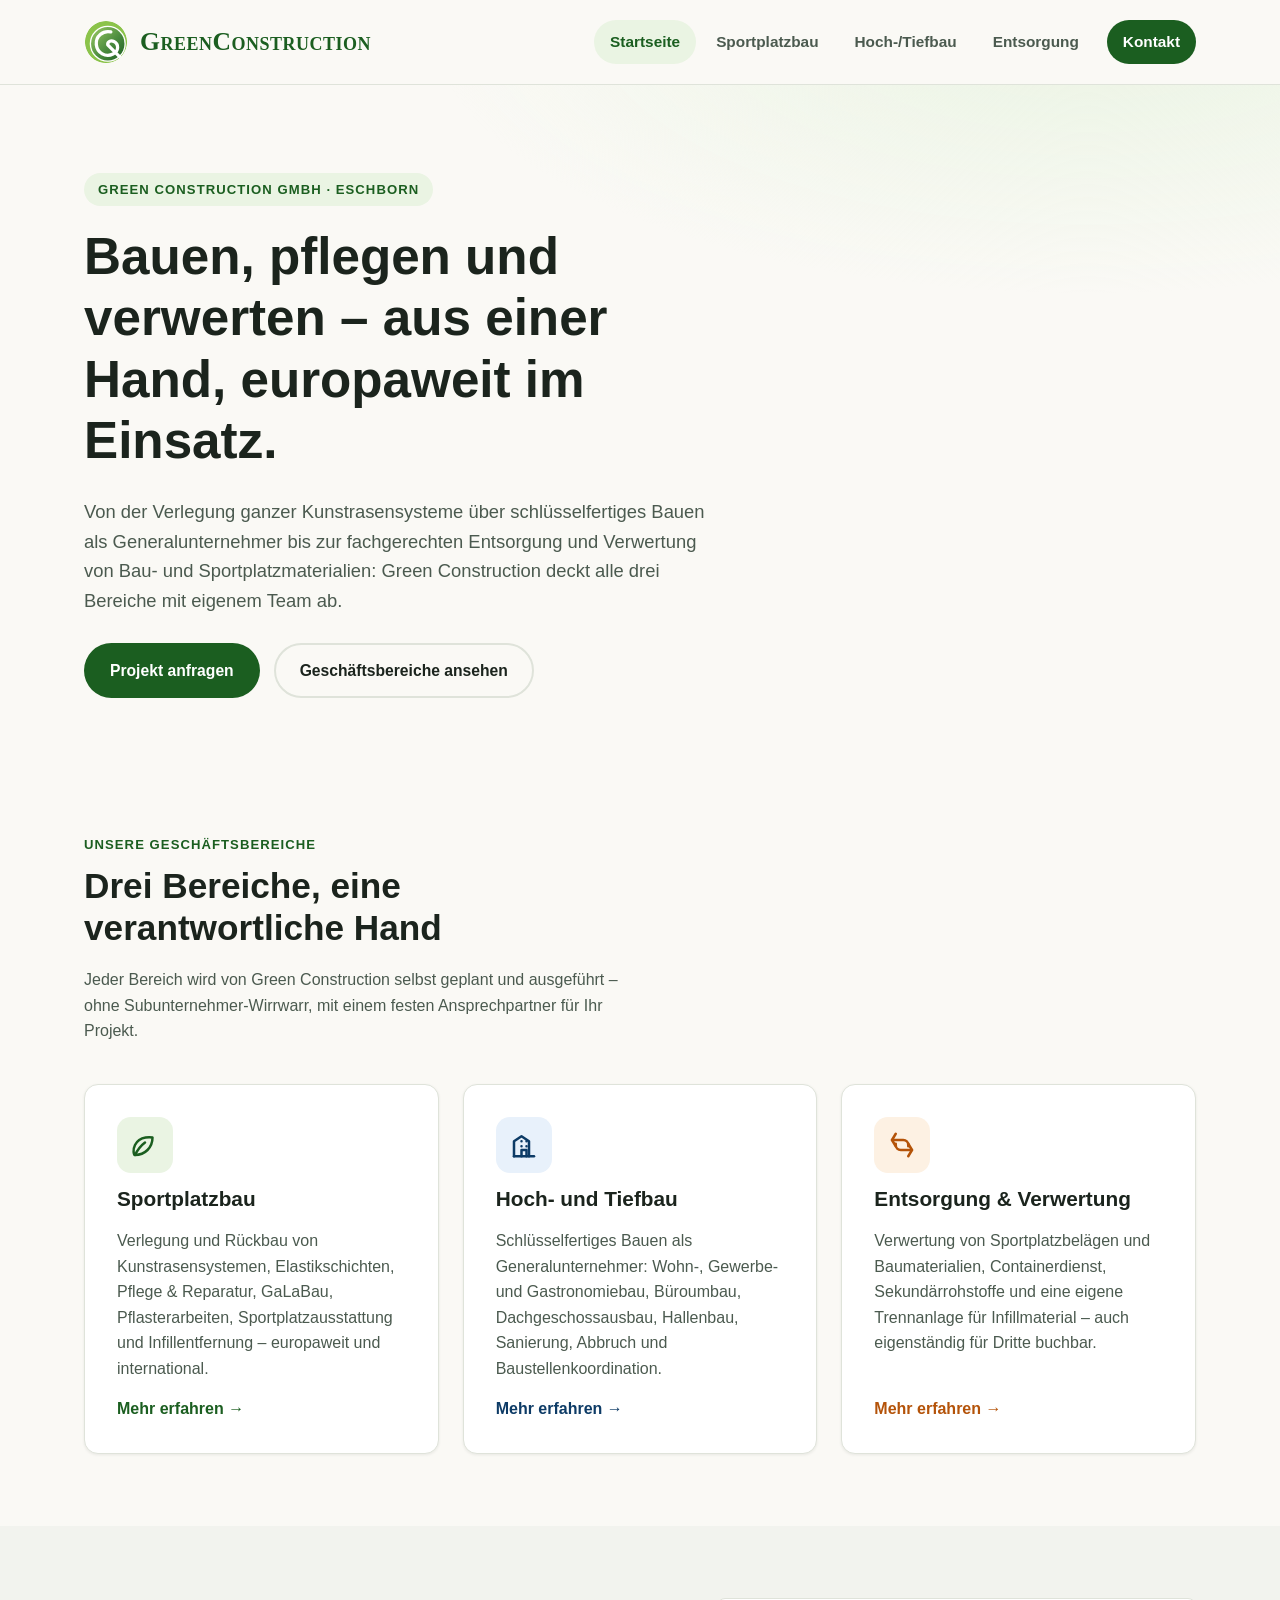
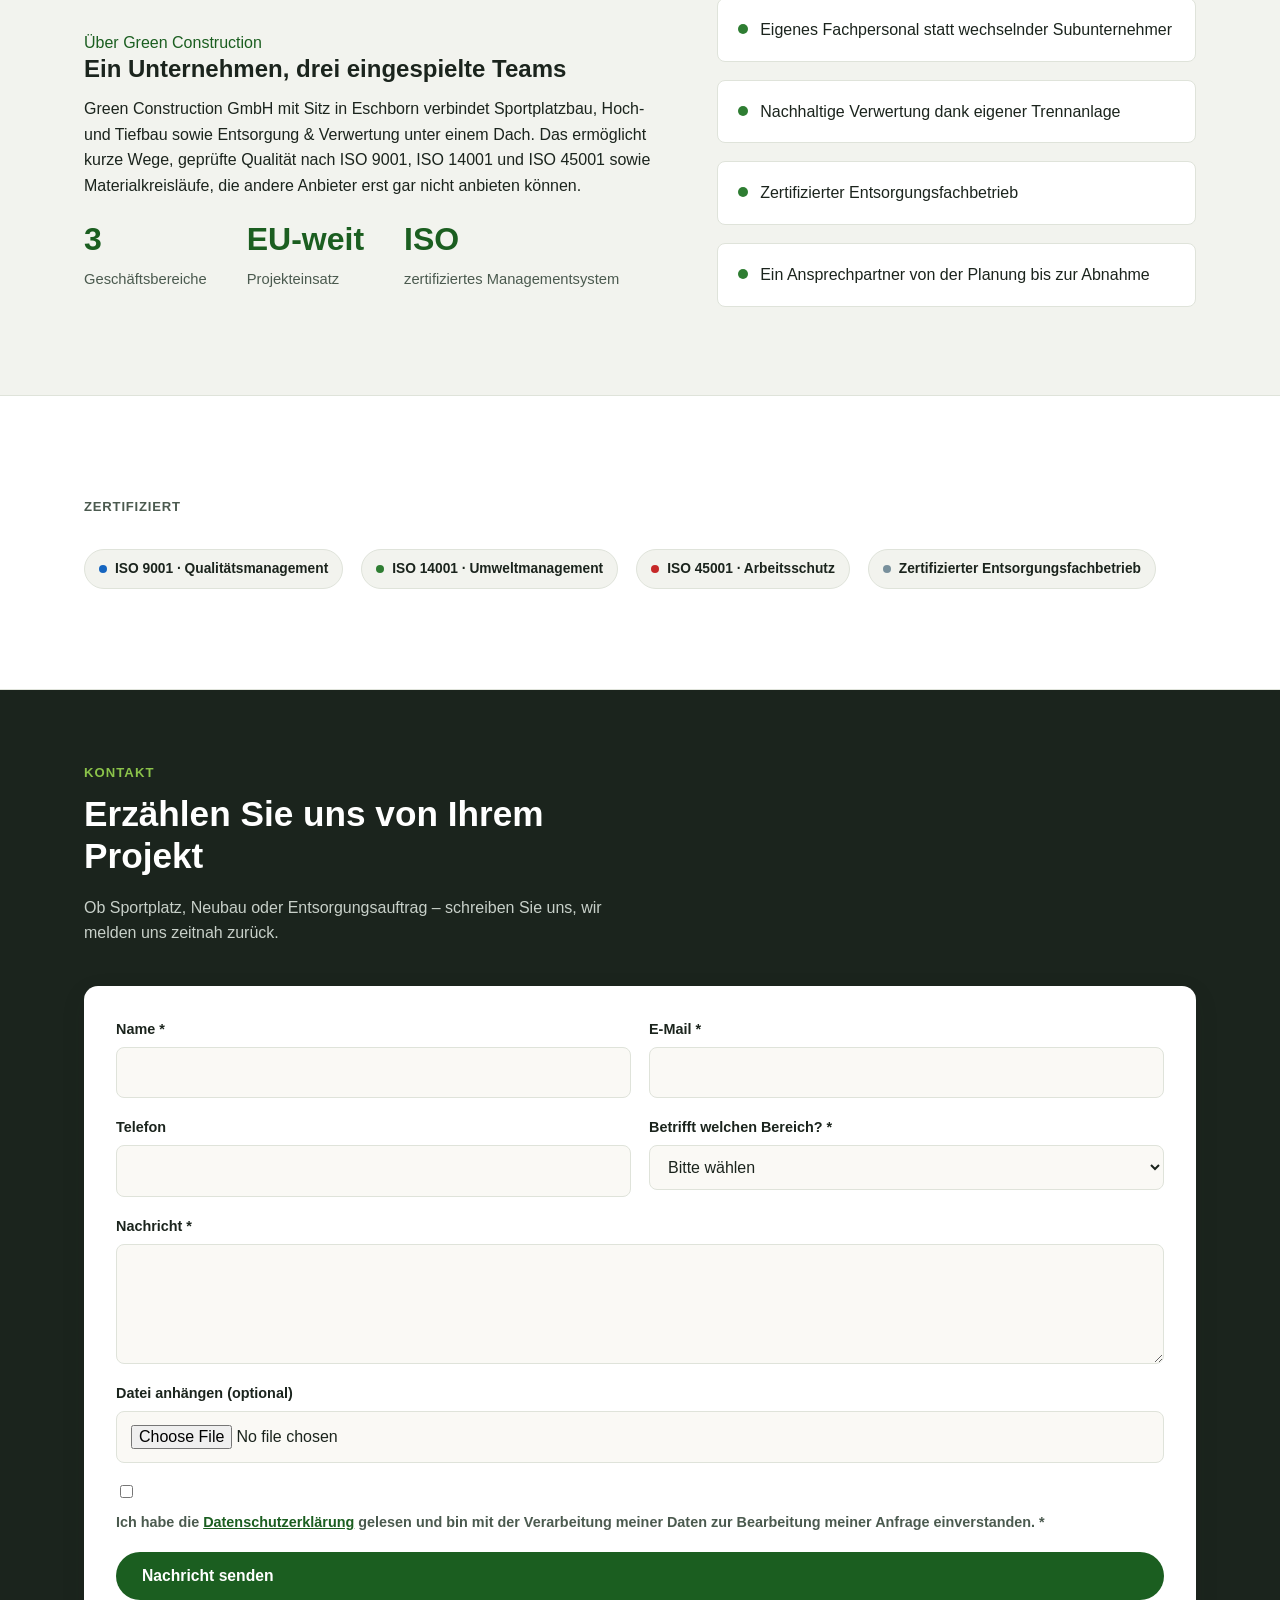
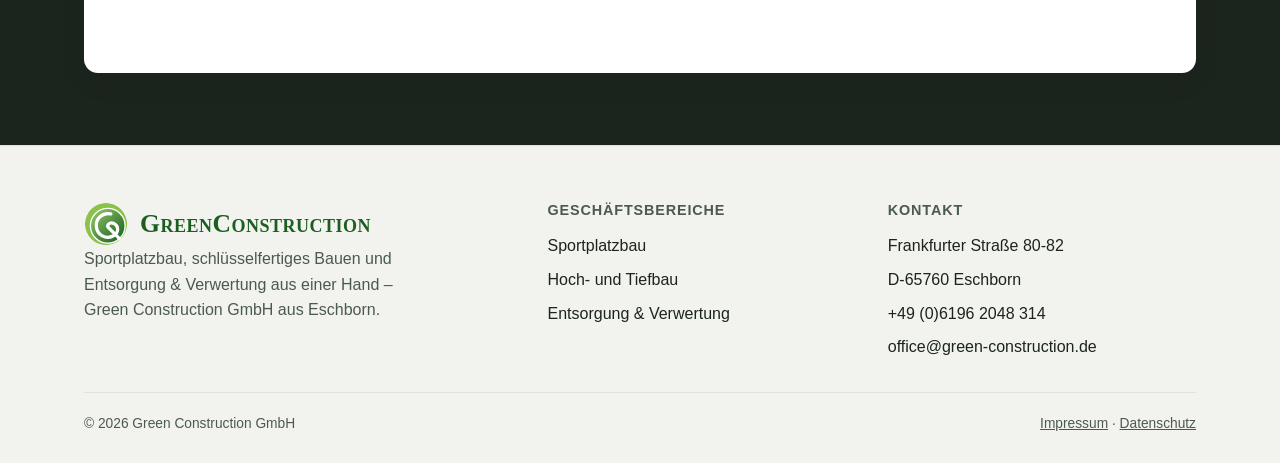
==== index.html @ 73456ce5 "Initial commit: Green Construction website (Sportplatzbau, Hoch-/Tiefbau, Entsorgung & Verwertung) S" ====
<!DOCTYPE html>
<html lang="de">
<head>
<meta charset="UTF-8">
<meta name="viewport" content="width=device-width, initial-scale=1.0">
<title>Green Construction GmbH – Sportplatzbau, Hoch-/Tiefbau, Entsorgung &amp; Verwertung</title>
<meta name="description" content="Green Construction GmbH aus Eschborn: Sportplatzbau, schlüsselfertiges Bauen als Generalunternehmer sowie Entsorgung &amp; Verwertung – europaweit aus einer Hand.">
<link rel="icon" type="image/svg+xml" href="images/logo-icon.svg">
<link rel="stylesheet" href="css/style.css">
</head>
<body>

<header class="site-header">
  <div class="container">
    <a href="index.html" class="brand">
      <img src="images/logo-icon.svg" alt="">
      <span class="brand-word">GreenConstruction</span>
    </a>
    <button class="nav-toggle" aria-label="Menü öffnen" aria-expanded="false"><span></span></button>
    <nav class="main-nav">
      <a href="index.html" class="is-active">Startseite</a>
      <a href="sportplatzbau.html">Sportplatzbau</a>
      <a href="hoch-tiefbau.html">Hoch-/Tiefbau</a>
      <a href="entsorgung.html">Entsorgung</a>
      <a href="#kontakt" class="nav-cta">Kontakt</a>
    </nav>
  </div>
</header>

<main>

  <section class="hero">
    <div class="container">
      <span class="eyebrow">Green Construction GmbH · Eschborn</span>
      <h1>Bauen, pflegen und verwerten – aus einer Hand, europaweit im Einsatz.</h1>
      <p class="lead">Von der Verlegung ganzer Kunstrasensysteme über schlüsselfertiges Bauen als Generalunternehmer bis zur fachgerechten Entsorgung und Verwertung von Bau- und Sportplatzmaterialien: Green Construction deckt alle drei Bereiche mit eigenem Team ab.</p>
      <div class="hero-actions">
        <a href="#kontakt" class="btn btn-primary">Projekt anfragen</a>
        <a href="#bereiche" class="btn btn-secondary">Geschäftsbereiche ansehen</a>
      </div>
    </div>
  </section>

  <section id="bereiche">
    <div class="container">
      <div class="section-head">
        <span class="eyebrow">Unsere Geschäftsbereiche</span>
        <h2>Drei Bereiche, eine verantwortliche Hand</h2>
        <p>Jeder Bereich wird von Green Construction selbst geplant und ausgeführt – ohne Subunternehmer-Wirrwarr, mit einem festen Ansprechpartner für Ihr Projekt.</p>
      </div>
      <div class="tiles">
        <a href="sportplatzbau.html" class="tile sportplatzbau">
          <div class="tile-icon">
            <svg viewBox="0 0 24 24" fill="none" stroke="currentColor" stroke-width="2" stroke-linecap="round" stroke-linejoin="round"><path d="M4 20c8 0 14-6 14-14 0 0-10-2-14 6-2 4-1 8 0 8Z"/><path d="M4 20c2-4 4-7 8-10"/></svg>
          </div>
          <h3>Sportplatzbau</h3>
          <p>Verlegung und Rückbau von Kunstrasensystemen, Elastikschichten, Pflege &amp; Reparatur, GaLaBau, Pflasterarbeiten, Sportplatzausstattung und Infillentfernung – europaweit und international.</p>
          <span class="tile-link">Mehr erfahren →</span>
        </a>
        <a href="hoch-tiefbau.html" class="tile hoch-tiefbau">
          <div class="tile-icon">
            <svg viewBox="0 0 24 24" fill="none" stroke="currentColor" stroke-width="2" stroke-linecap="round" stroke-linejoin="round"><path d="M4 21V9l6-4 6 4v12"/><path d="M4 21h16"/><path d="M10 21v-5h4v5"/><path d="M10 13h.01M14 13h.01M10 9h.01M14 9h.01"/></svg>
          </div>
          <h3>Hoch- und Tiefbau</h3>
          <p>Schlüsselfertiges Bauen als Generalunternehmer: Wohn-, Gewerbe- und Gastronomiebau, Büroumbau, Dachgeschossausbau, Hallenbau, Sanierung, Abbruch und Baustellenkoordination.</p>
          <span class="tile-link">Mehr erfahren →</span>
        </a>
        <a href="entsorgung.html" class="tile entsorgung">
          <div class="tile-icon">
            <svg viewBox="0 0 24 24" fill="none" stroke="currentColor" stroke-width="2" stroke-linecap="round" stroke-linejoin="round"><path d="M7 3 4 8l3 5"/><path d="M4 8h9a4 4 0 0 1 4 4v1"/><path d="m17 21 3-5-3-5"/><path d="M20 16h-9a4 4 0 0 1-4-4v-1"/></svg>
          </div>
          <h3>Entsorgung &amp; Verwertung</h3>
          <p>Verwertung von Sportplatzbelägen und Baumaterialien, Containerdienst, Sekundärrohstoffe und eine eigene Trennanlage für Infillmaterial – auch eigenständig für Dritte buchbar.</p>
          <span class="tile-link">Mehr erfahren →</span>
        </a>
      </div>
    </div>
  </section>

  <section class="section-alt">
    <div class="container grid-2">
      <div>
        <span class="eyebrow" style="color:var(--green-dark)">Über Green Construction</span>
        <h2>Ein Unternehmen, drei eingespielte Teams</h2>
        <p>Green Construction GmbH mit Sitz in Eschborn verbindet Sportplatzbau, Hoch- und Tiefbau sowie Entsorgung &amp; Verwertung unter einem Dach. Das ermöglicht kurze Wege, geprüfte Qualität nach ISO 9001, ISO 14001 und ISO 45001 sowie Materialkreisläufe, die andere Anbieter erst gar nicht anbieten können.</p>
        <div class="stat-row">
          <div class="stat"><b>3</b><span>Geschäftsbereiche</span></div>
          <div class="stat"><b>EU-weit</b><span>Projekteinsatz</span></div>
          <div class="stat"><b>ISO</b><span>zertifiziertes Managementsystem</span></div>
        </div>
      </div>
      <div>
        <ul class="service-list" style="grid-template-columns:1fr;">
          <li>Eigenes Fachpersonal statt wechselnder Subunternehmer</li>
          <li>Nachhaltige Verwertung dank eigener Trennanlage</li>
          <li>Zertifizierter Entsorgungsfachbetrieb</li>
          <li>Ein Ansprechpartner von der Planung bis zur Abnahme</li>
        </ul>
      </div>
    </div>
  </section>

  <section class="cert-strip">
    <div class="container">
      <span class="cert-label">Zertifiziert</span>
      <div class="cert-badges">
        <span class="cert-badge iso9001"><span class="dot"></span>ISO 9001 · Qualitätsmanagement</span>
        <span class="cert-badge iso14001"><span class="dot"></span>ISO 14001 · Umweltmanagement</span>
        <span class="cert-badge iso45001"><span class="dot"></span>ISO 45001 · Arbeitsschutz</span>
        <span class="cert-badge entsorgung"><span class="dot"></span>Zertifizierter Entsorgungsfachbetrieb</span>
      </div>
    </div>
  </section>

  <section class="contact-section" id="kontakt">
    <div class="container">
      <div class="section-head">
        <span class="eyebrow">Kontakt</span>
        <h2>Erzählen Sie uns von Ihrem Projekt</h2>
        <p>Ob Sportplatz, Neubau oder Entsorgungsauftrag – schreiben Sie uns, wir melden uns zeitnah zurück.</p>
      </div>
      <form class="contact-form" novalidate>
        <div class="form-field">
          <label for="name">Name *</label>
          <input type="text" id="name" name="name" required autocomplete="name">
        </div>
        <div class="form-field">
          <label for="email">E-Mail *</label>
          <input type="email" id="email" name="email" required autocomplete="email">
        </div>
        <div class="form-field">
          <label for="telefon">Telefon</label>
          <input type="tel" id="telefon" name="telefon" autocomplete="tel">
        </div>
        <div class="form-field">
          <label for="bereich">Betrifft welchen Bereich? *</label>
          <select id="bereich" name="bereich" required>
            <option value="">Bitte wählen</option>
            <option value="Sportplatzbau">Sportplatzbau</option>
            <option value="Hoch- und Tiefbau">Hoch- und Tiefbau</option>
            <option value="Entsorgung & Verwertung">Entsorgung &amp; Verwertung</option>
            <option value="Sonstiges">Sonstiges</option>
          </select>
        </div>
        <div class="form-field full">
          <label for="nachricht">Nachricht *</label>
          <textarea id="nachricht" name="nachricht" required></textarea>
        </div>
        <div class="form-field full">
          <label for="anhang">Datei anhängen (optional)</label>
          <input type="file" id="anhang" name="anhang">
        </div>
        <div class="form-field full form-consent">
          <input type="checkbox" id="einwilligung" name="einwilligung" required>
          <label for="einwilligung">Ich habe die <a href="datenschutz.html">Datenschutzerklärung</a> gelesen und bin mit der Verarbeitung meiner Daten zur Bearbeitung meiner Anfrage einverstanden. *</label>
        </div>
        <div class="form-field full">
          <button type="submit" class="btn btn-primary">Nachricht senden</button>
          <p class="form-status" role="status" aria-live="polite"></p>
        </div>
      </form>
    </div>
  </section>

</main>

<footer class="site-footer">
  <div class="container">
    <div class="footer-grid">
      <div class="footer-brand">
        <a href="index.html" class="brand">
          <img src="images/logo-icon.svg" alt="">
          <span class="brand-word">GreenConstruction</span>
        </a>
        <p>Sportplatzbau, schlüsselfertiges Bauen und Entsorgung &amp; Verwertung aus einer Hand – Green Construction GmbH aus Eschborn.</p>
      </div>
      <div>
        <h4>Geschäftsbereiche</h4>
        <ul>
          <li><a href="sportplatzbau.html">Sportplatzbau</a></li>
          <li><a href="hoch-tiefbau.html">Hoch- und Tiefbau</a></li>
          <li><a href="entsorgung.html">Entsorgung &amp; Verwertung</a></li>
        </ul>
      </div>
      <div>
        <h4>Kontakt</h4>
        <ul>
          <li>Frankfurter Straße 80-82</li>
          <li>D-65760 Eschborn</li>
          <li><a href="tel:+4961962048314">+49 (0)6196 2048 314</a></li>
          <li><a href="mailto:office@green-construction.de">office@green-construction.de</a></li>
        </ul>
      </div>
    </div>
    <div class="footer-bottom">
      <span>© 2026 Green Construction GmbH</span>
      <span><a href="impressum.html">Impressum</a> · <a href="datenschutz.html">Datenschutz</a></span>
    </div>
  </div>
</footer>

<script src="js/nav.js"></script>
<script src="js/form.js"></script>
</body>
</html>
---- css/style.css ----
/* ==========================================================================
   Green Construction GmbH — Design System
   Reines CSS, keine Frameworks. Akzentfarbe wird je Bereich per body-Klasse
   gesetzt (siehe Custom Properties unten).
   ========================================================================== */

:root {
  /* Neutrals */
  --ink: #1b241d;
  --ink-soft: #4b5a4f;
  --bg: #faf9f5;
  --surface: #ffffff;
  --surface-alt: #f2f3ee;
  --border: #dfe3da;

  /* Brand green (Startseite, Logo, Sportplatzbau) */
  --green-dark: #1b5e20;
  --green: #2e7d32;
  --green-mid: #4c8c3f;
  --green-light: #8bc34a;
  --green-tint: #eaf4e3;

  /* Hoch- und Tiefbau */
  --blue-dark: #0d3b66;
  --blue: #1565c0;
  --blue-light: #64b5f6;
  --blue-tint: #e8f1fb;

  /* Entsorgung & Verwertung */
  --orange-dark: #b45309;
  --orange: #e2650f;
  --orange-light: #ffb74d;
  --orange-tint: #fdf1e3;

  /* Active accent (default = brand green) */
  --accent-dark: var(--green-dark);
  --accent: var(--green);
  --accent-light: var(--green-light);
  --accent-tint: var(--green-tint);

  --font-sans: -apple-system, "Segoe UI", Roboto, Helvetica, Arial, sans-serif;
  --font-serif: Georgia, "Iowan Old Style", "Palatino Linotype", serif;

  --radius: 14px;
  --radius-sm: 8px;
  --shadow-sm: 0 1px 3px rgba(27, 36, 29, 0.08);
  --shadow-md: 0 8px 24px rgba(27, 36, 29, 0.10);
  --container: 1160px;
}

body.hoch-tiefbau {
  --accent-dark: var(--blue-dark);
  --accent: var(--blue);
  --accent-light: var(--blue-light);
  --accent-tint: var(--blue-tint);
}

body.entsorgung {
  --accent-dark: var(--orange-dark);
  --accent: var(--orange);
  --accent-light: var(--orange-light);
  --accent-tint: var(--orange-tint);
}

/* ---------------------------------------------------------------------- */
/* Reset / Base                                                            */
/* ---------------------------------------------------------------------- */

*, *::before, *::after { box-sizing: border-box; }
html { scroll-behavior: smooth; }
body {
  margin: 0;
  font-family: var(--font-sans);
  color: var(--ink);
  background: var(--bg);
  line-height: 1.6;
  -webkit-font-smoothing: antialiased;
}
img { max-width: 100%; display: block; }
a { color: var(--accent-dark); }
h1, h2, h3, h4 { line-height: 1.2; margin: 0 0 0.5em; font-weight: 700; }
p { margin: 0 0 1em; }
ul { margin: 0 0 1em; padding-left: 1.25em; }
.container {
  max-width: var(--container);
  margin: 0 auto;
  padding: 0 24px;
}
section { padding: 72px 0; }
.visually-hidden {
  position: absolute; width: 1px; height: 1px; overflow: hidden;
  clip: rect(0 0 0 0); white-space: nowrap;
}

/* ---------------------------------------------------------------------- */
/* Header / Navigation                                                     */
/* ---------------------------------------------------------------------- */

.site-header {
  position: sticky;
  top: 0;
  z-index: 50;
  background: rgba(250, 249, 245, 0.92);
  backdrop-filter: blur(8px);
  border-bottom: 1px solid var(--border);
}
.site-header .container {
  display: flex;
  align-items: center;
  justify-content: space-between;
  height: 84px;
}
.brand {
  display: flex;
  align-items: center;
  gap: 12px;
  text-decoration: none;
  color: var(--green-dark);
}
.brand img { width: 44px; height: 44px; }
.brand-word {
  font-family: var(--font-serif);
  font-variant: small-caps;
  font-size: 1.6rem;
  letter-spacing: 0.02em;
  font-weight: 700;
  color: var(--green-dark);
}
.main-nav { display: flex; align-items: center; gap: 4px; }
.main-nav a {
  display: inline-block;
  padding: 10px 16px;
  border-radius: 999px;
  text-decoration: none;
  color: var(--ink-soft);
  font-weight: 600;
  font-size: 0.96rem;
  transition: background 0.15s ease, color 0.15s ease;
}
.main-nav a:hover { background: var(--surface-alt); color: var(--ink); }
.main-nav a.is-active { color: var(--accent-dark); background: var(--accent-tint); }
.main-nav a.nav-cta {
  background: var(--green-dark);
  color: #fff;
  margin-left: 8px;
}
.main-nav a.nav-cta:hover { background: var(--green); }

.nav-toggle {
  display: none;
  width: 44px; height: 44px;
  border-radius: var(--radius-sm);
  border: 1px solid var(--border);
  background: var(--surface);
  align-items: center;
  justify-content: center;
  cursor: pointer;
}
.nav-toggle span, .nav-toggle span::before, .nav-toggle span::after {
  content: "";
  display: block;
  width: 20px; height: 2px;
  background: var(--ink);
  position: relative;
  transition: transform 0.2s ease;
}
.nav-toggle span::before { position: absolute; top: -6px; }
.nav-toggle span::after { position: absolute; top: 6px; }

/* ---------------------------------------------------------------------- */
/* Hero                                                                    */
/* ---------------------------------------------------------------------- */

.hero {
  padding: 88px 0 64px;
  background:
    radial-gradient(1100px 460px at 85% -10%, var(--accent-tint), transparent 60%),
    var(--bg);
}
.hero .eyebrow {
  display: inline-block;
  font-weight: 700;
  font-size: 0.82rem;
  letter-spacing: 0.08em;
  text-transform: uppercase;
  color: var(--accent-dark);
  background: var(--accent-tint);
  padding: 6px 14px;
  border-radius: 999px;
  margin-bottom: 20px;
}
.hero h1 {
  font-size: clamp(2.1rem, 4vw, 3.2rem);
  max-width: 20ch;
  color: var(--ink);
}
.hero p.lead {
  font-size: 1.15rem;
  color: var(--ink-soft);
  max-width: 62ch;
  margin-bottom: 28px;
}
.hero-actions { display: flex; gap: 14px; flex-wrap: wrap; }

/* ---------------------------------------------------------------------- */
/* Buttons                                                                 */
/* ---------------------------------------------------------------------- */

.btn {
  display: inline-flex;
  align-items: center;
  gap: 8px;
  padding: 13px 24px;
  border-radius: 999px;
  font-weight: 700;
  font-size: 0.98rem;
  text-decoration: none;
  border: 2px solid transparent;
  cursor: pointer;
  transition: transform 0.12s ease, background 0.15s ease, box-shadow 0.15s ease;
}
.btn:hover { transform: translateY(-1px); }
.btn-primary { background: var(--accent-dark); color: #fff; }
.btn-primary:hover { background: var(--accent); box-shadow: var(--shadow-md); }
.btn-secondary { background: transparent; border-color: var(--border); color: var(--ink); }
.btn-secondary:hover { border-color: var(--accent-dark); color: var(--accent-dark); }

/* ---------------------------------------------------------------------- */
/* Area tiles (Startseite)                                                 */
/* ---------------------------------------------------------------------- */

.tiles {
  display: grid;
  grid-template-columns: repeat(3, 1fr);
  gap: 24px;
}
.tile {
  background: var(--surface);
  border: 1px solid var(--border);
  border-radius: var(--radius);
  padding: 32px;
  text-decoration: none;
  color: var(--ink);
  display: flex;
  flex-direction: column;
  gap: 14px;
  box-shadow: var(--shadow-sm);
  transition: transform 0.15s ease, box-shadow 0.15s ease, border-color 0.15s ease;
}
.tile:hover { transform: translateY(-4px); box-shadow: var(--shadow-md); border-color: var(--tile-accent, var(--green)); }
.tile-icon {
  width: 56px; height: 56px;
  border-radius: 14px;
  display: flex; align-items: center; justify-content: center;
  background: var(--tile-tint, var(--green-tint));
  color: var(--tile-accent, var(--green-dark));
}
.tile-icon svg { width: 30px; height: 30px; }
.tile h3 { font-size: 1.3rem; margin-bottom: 2px; }
.tile p { color: var(--ink-soft); margin-bottom: 0; flex-grow: 1; }
.tile .tile-link { font-weight: 700; color: var(--tile-accent, var(--green-dark)); }
.tile.sportplatzbau { --tile-accent: var(--green-dark); --tile-tint: var(--green-tint); }
.tile.hoch-tiefbau { --tile-accent: var(--blue-dark); --tile-tint: var(--blue-tint); }
.tile.entsorgung { --tile-accent: var(--orange-dark); --tile-tint: var(--orange-tint); }

/* ---------------------------------------------------------------------- */
/* Generic sections                                                        */
/* ---------------------------------------------------------------------- */

.section-alt { background: var(--surface-alt); }
.section-head { max-width: 62ch; margin-bottom: 40px; }
.section-head .eyebrow {
  font-weight: 700; font-size: 0.82rem; letter-spacing: 0.08em;
  text-transform: uppercase; color: var(--accent-dark); margin-bottom: 10px; display: block;
}
.section-head h2 { font-size: clamp(1.6rem, 3vw, 2.2rem); }
.section-head p { color: var(--ink-soft); }

.grid-2 { display: grid; grid-template-columns: 1.1fr 0.9fr; gap: 48px; align-items: center; }

.service-list { display: grid; grid-template-columns: repeat(2, 1fr); gap: 18px; list-style: none; padding: 0; }
.service-list li {
  background: var(--surface);
  border: 1px solid var(--border);
  border-radius: var(--radius-sm);
  padding: 18px 20px;
  display: flex;
  gap: 12px;
  align-items: flex-start;
}
.service-list li::before {
  content: "";
  flex-shrink: 0;
  width: 10px; height: 10px;
  margin-top: 7px;
  border-radius: 50%;
  background: var(--accent);
}

.stat-row { display: flex; gap: 40px; flex-wrap: wrap; margin-top: 8px; }
.stat b { display: block; font-size: 2rem; color: var(--accent-dark); }
.stat span { color: var(--ink-soft); font-size: 0.92rem; }

/* Certification strip */
.cert-strip {
  border-top: 1px solid var(--border);
  border-bottom: 1px solid var(--border);
  background: var(--surface);
}
.cert-strip .container {
  display: flex;
  align-items: center;
  gap: 32px;
  flex-wrap: wrap;
  padding: 28px 24px;
}
.cert-strip .cert-label {
  font-weight: 700;
  font-size: 0.82rem;
  letter-spacing: 0.06em;
  text-transform: uppercase;
  color: var(--ink-soft);
  white-space: nowrap;
}
.cert-badges { display: flex; gap: 18px; flex-wrap: wrap; align-items: center; }
.cert-badge {
  display: flex;
  align-items: center;
  gap: 8px;
  padding: 8px 14px;
  border: 1px solid var(--border);
  border-radius: 999px;
  font-size: 0.86rem;
  font-weight: 700;
  color: var(--ink);
  background: var(--surface-alt);
}
.cert-badge .dot { width: 8px; height: 8px; border-radius: 50%; }
.cert-badge.iso9001 .dot { background: #1565c0; }
.cert-badge.iso14001 .dot { background: #2e7d32; }
.cert-badge.iso45001 .dot { background: #c62828; }
.cert-badge.entsorgung .dot { background: #78909c; }

/* ---------------------------------------------------------------------- */
/* Contact form                                                            */
/* ---------------------------------------------------------------------- */

.contact-section { background: var(--ink); color: #fff; }
.contact-section .section-head h2 { color: #fff; }
.contact-section .section-head p { color: #c8d0c9; }
.contact-section .section-head .eyebrow { color: var(--accent-light); }

.contact-form {
  background: var(--surface);
  color: var(--ink);
  border-radius: var(--radius);
  padding: 32px;
  display: grid;
  grid-template-columns: 1fr 1fr;
  gap: 18px;
  box-shadow: var(--shadow-md);
}
.form-field { display: flex; flex-direction: column; gap: 6px; }
.form-field.full { grid-column: 1 / -1; }
.form-field label { font-weight: 700; font-size: 0.9rem; }
.form-field input,
.form-field select,
.form-field textarea {
  font: inherit;
  padding: 12px 14px;
  border: 1px solid var(--border);
  border-radius: var(--radius-sm);
  background: var(--bg);
  color: var(--ink);
}
.form-field input:focus,
.form-field select:focus,
.form-field textarea:focus {
  outline: 2px solid var(--accent);
  outline-offset: 1px;
}
.form-field textarea { resize: vertical; min-height: 120px; }
.form-consent { display: flex; align-items: flex-start; gap: 10px; font-size: 0.88rem; color: var(--ink-soft); }
.form-consent input { margin-top: 4px; }
.form-status {
  min-height: 1.4em;
  font-weight: 600;
  font-size: 0.92rem;
}
.form-status[data-state="success"] { color: var(--green-dark); }
.form-status[data-state="error"] { color: #c62828; }
.form-status[data-state="sending"] { color: var(--ink-soft); }

/* ---------------------------------------------------------------------- */
/* Footer                                                                  */
/* ---------------------------------------------------------------------- */

.site-footer { background: var(--surface-alt); border-top: 1px solid var(--border); padding: 56px 0 28px; }
.footer-grid {
  display: grid;
  grid-template-columns: 1.4fr 1fr 1fr;
  gap: 32px;
  margin-bottom: 32px;
}
.footer-grid h4 { font-size: 0.9rem; text-transform: uppercase; letter-spacing: 0.06em; color: var(--ink-soft); margin-bottom: 14px; }
.footer-grid ul { list-style: none; padding: 0; margin: 0; display: flex; flex-direction: column; gap: 8px; }
.footer-grid a { color: var(--ink); text-decoration: none; font-weight: 500; }
.footer-grid a:hover { color: var(--accent-dark); }
.footer-brand p { color: var(--ink-soft); max-width: 36ch; }
.footer-bottom {
  border-top: 1px solid var(--border);
  padding-top: 20px;
  display: flex;
  justify-content: space-between;
  flex-wrap: wrap;
  gap: 10px;
  font-size: 0.86rem;
  color: var(--ink-soft);
}
.footer-bottom a { color: var(--ink-soft); }

/* ---------------------------------------------------------------------- */
/* Legal pages                                                             */
/* ---------------------------------------------------------------------- */

.legal { padding: 56px 0 96px; }
.legal .container { max-width: 800px; }
.legal h1 { margin-bottom: 24px; }
.legal h2 { font-size: 1.25rem; margin-top: 2em; }
.legal .placeholder {
  background: #fff3cd;
  border: 1px solid #ffe08a;
  color: #6b4d00;
  padding: 2px 8px;
  border-radius: 4px;
  font-weight: 700;
}
.legal .note {
  background: var(--surface-alt);
  border: 1px solid var(--border);
  border-radius: var(--radius-sm);
  padding: 16px 20px;
  font-size: 0.92rem;
  color: var(--ink-soft);
}

/* ---------------------------------------------------------------------- */
/* Responsive                                                              */
/* ---------------------------------------------------------------------- */

@media (max-width: 900px) {
  .tiles { grid-template-columns: 1fr; }
  .grid-2 { grid-template-columns: 1fr; }
  .service-list { grid-template-columns: 1fr; }
  .footer-grid { grid-template-columns: 1fr 1fr; }
  .contact-form { grid-template-columns: 1fr; }
}

@media (max-width: 720px) {
  .site-header .container { height: 72px; }
  .brand { gap: 8px; min-width: 0; }
  .brand img { width: 36px; height: 36px; flex-shrink: 0; }
  .brand-word { font-size: 1.05rem; white-space: nowrap; overflow: hidden; text-overflow: ellipsis; }
  .nav-toggle { display: flex; flex-shrink: 0; }
  .main-nav {
    position: absolute;
    top: 72px;
    left: 0;
    right: 0;
    background: var(--surface);
    border-bottom: 1px solid var(--border);
    flex-direction: column;
    align-items: stretch;
    padding: 12px;
    gap: 4px;
    display: none;
  }
  .main-nav.is-open { display: flex; }
  .main-nav a { padding: 14px 16px; }
  .main-nav a.nav-cta { margin-left: 0; text-align: center; }
  .footer-grid { grid-template-columns: 1fr; }
  section { padding: 56px 0; }
}

@media (max-width: 480px) {
  .cert-strip .container { flex-direction: column; align-items: flex-start; }
}
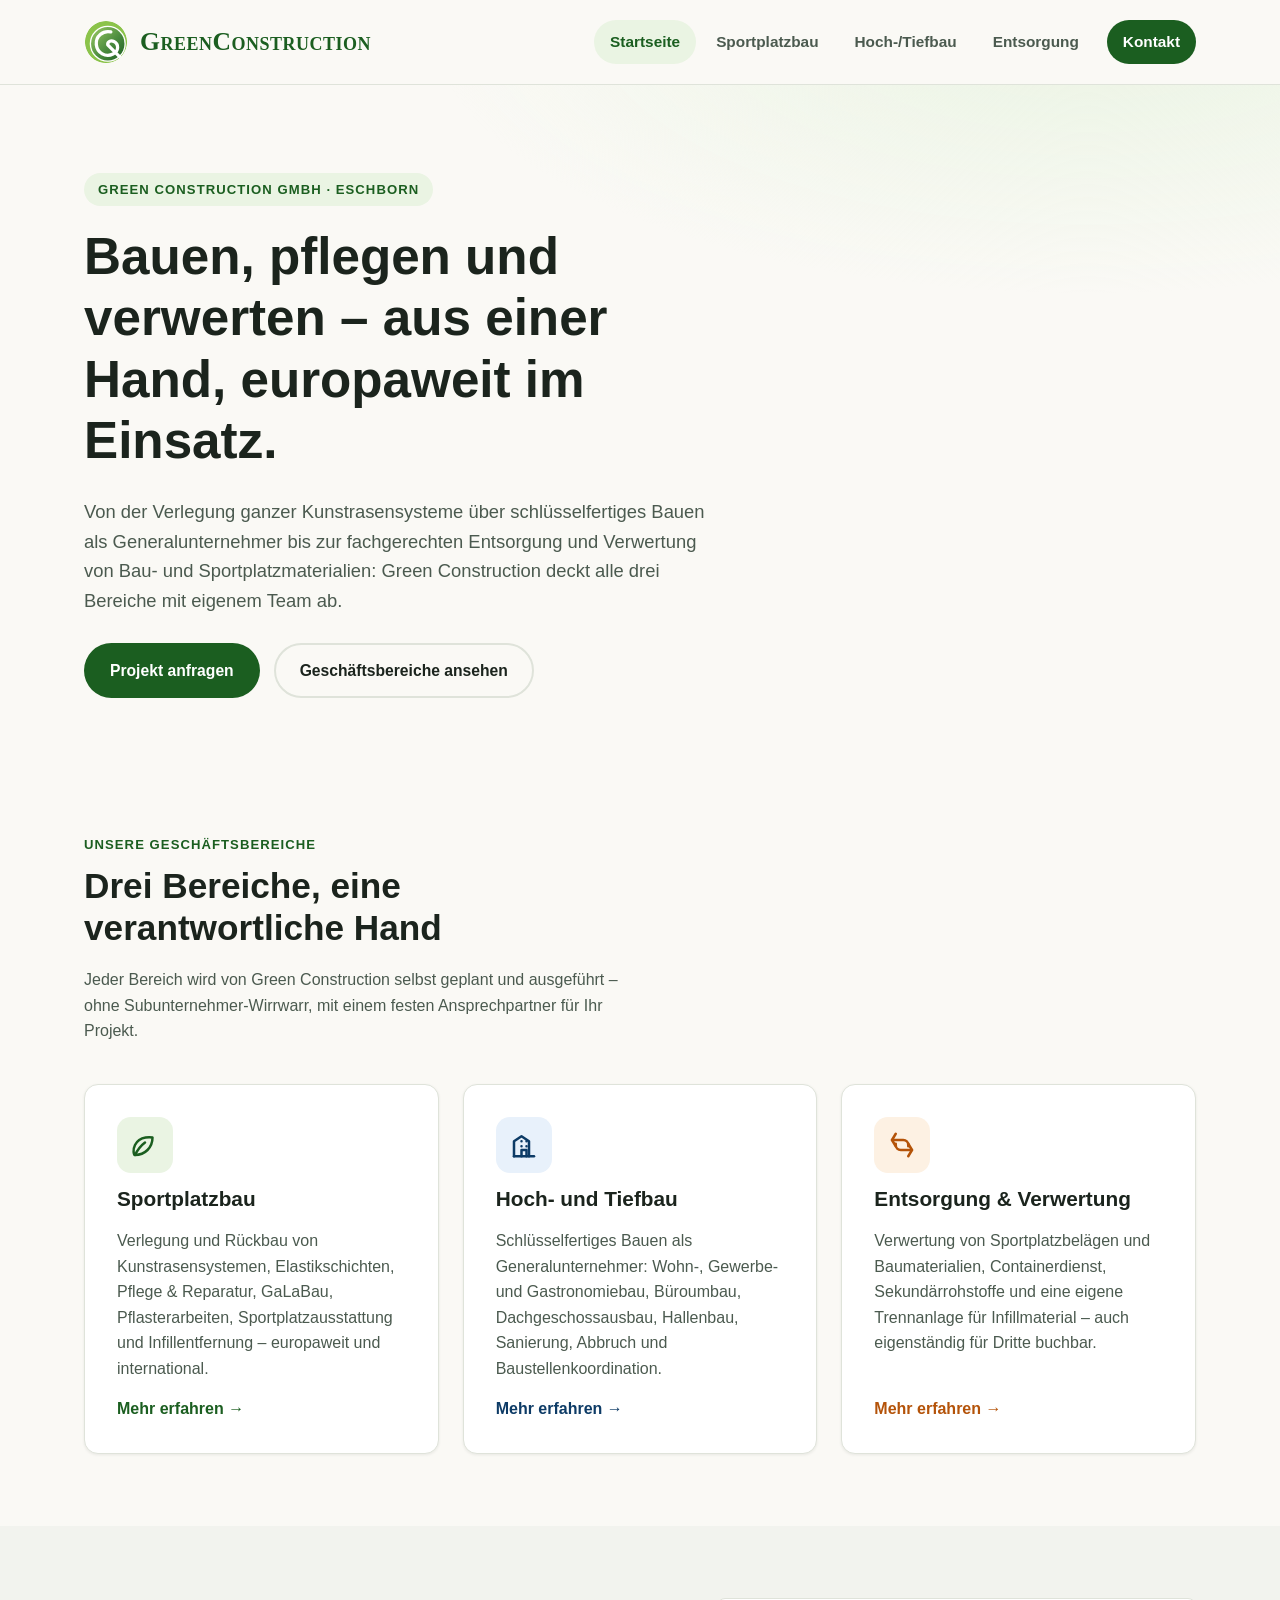
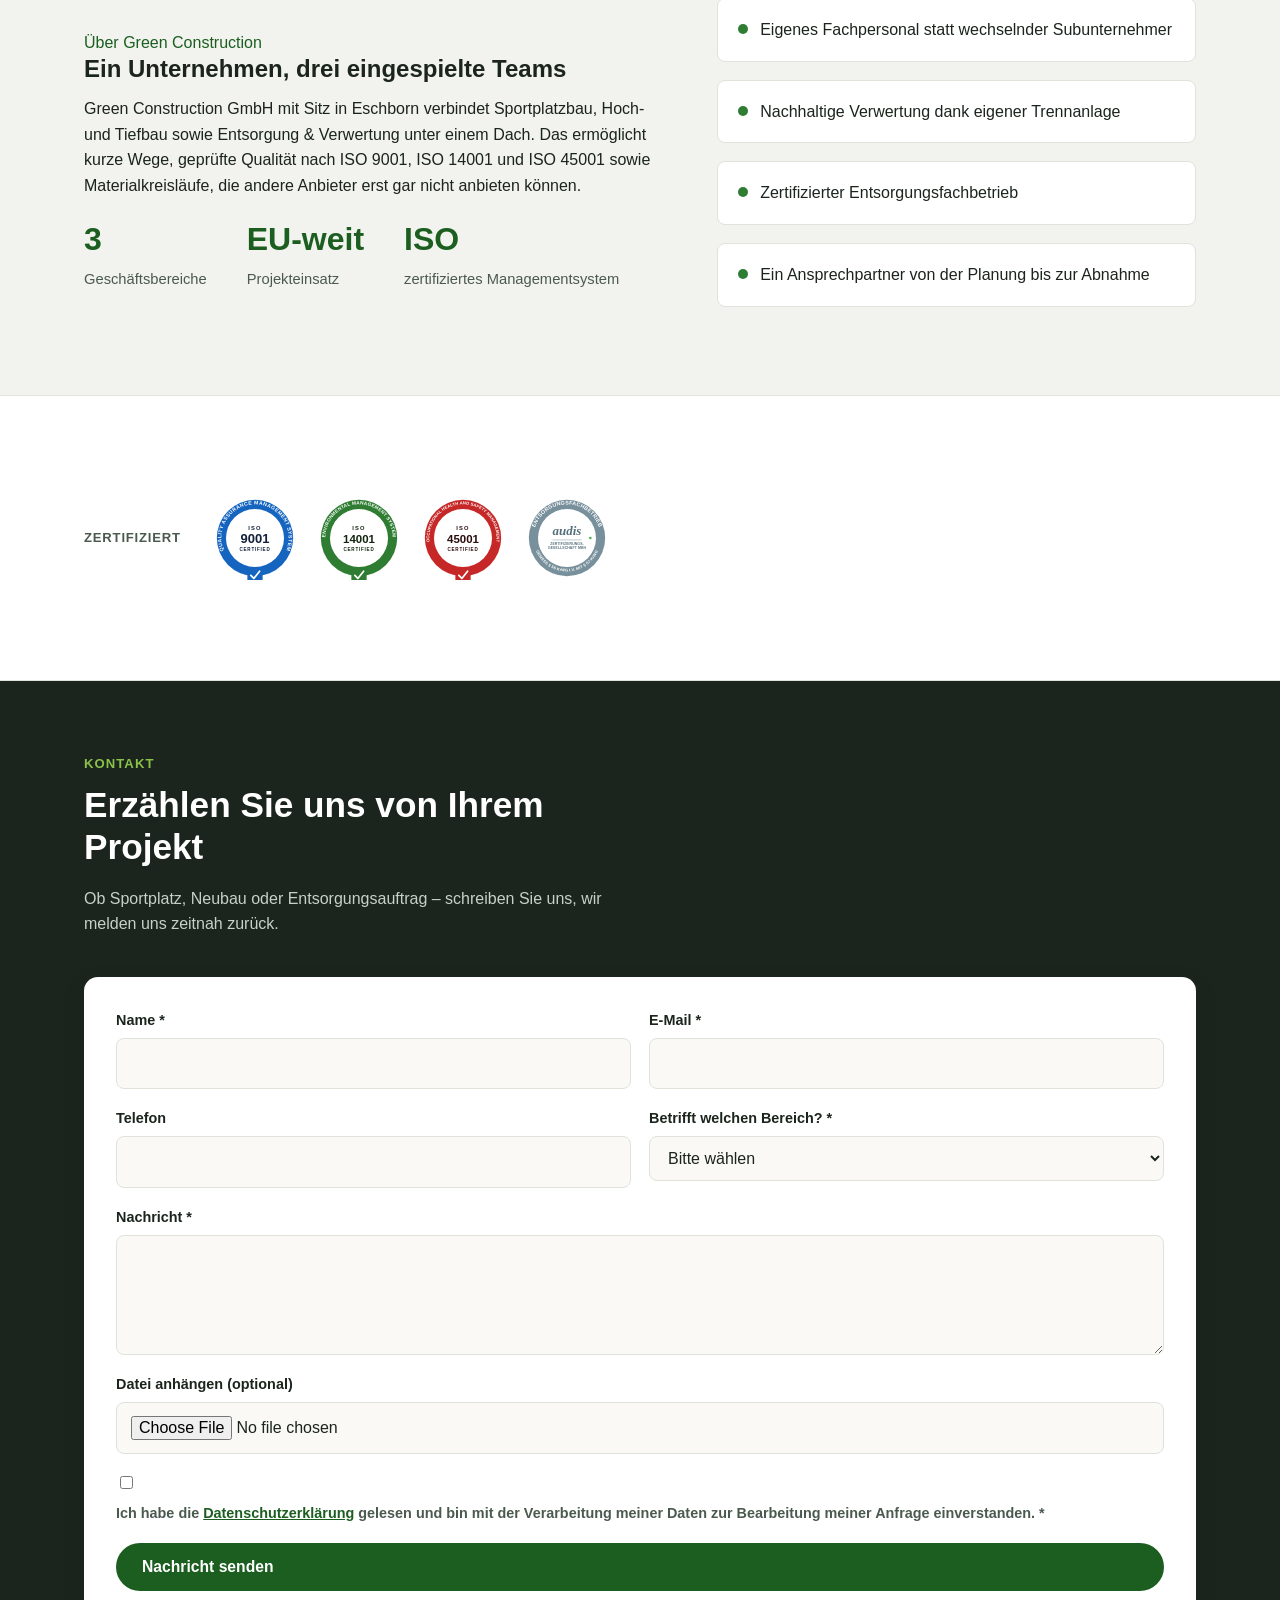
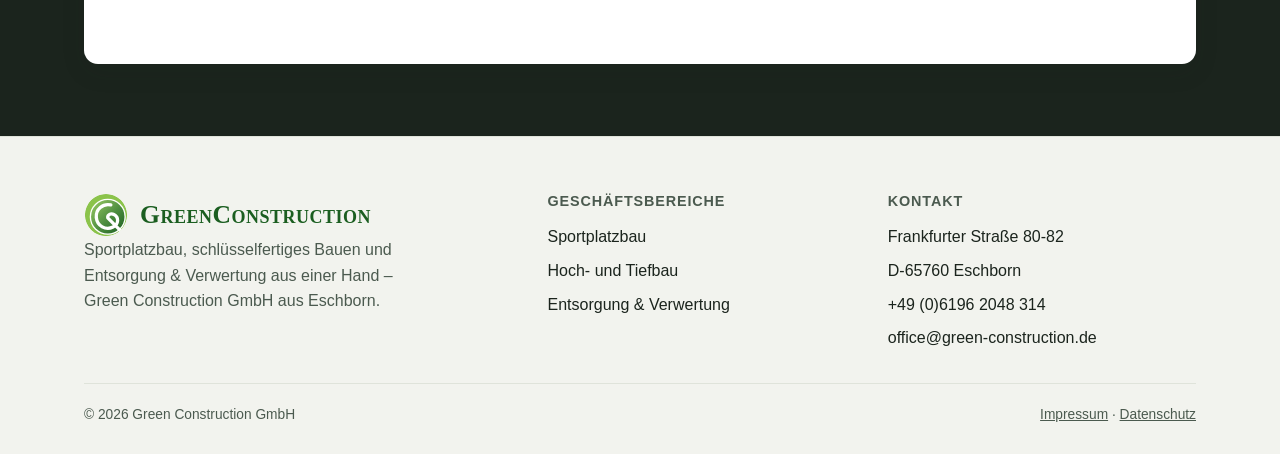
==== commit 51a5439e: "Add proper ISO/EFB certification badge SVGs matching company signature style Replace plain text cert" ====
--- a/index.html
+++ b/index.html
@@ -104,10 +104,10 @@
     <div class="container">
       <span class="cert-label">Zertifiziert</span>
       <div class="cert-badges">
-        <span class="cert-badge iso9001"><span class="dot"></span>ISO 9001 · Qualitätsmanagement</span>
-        <span class="cert-badge iso14001"><span class="dot"></span>ISO 14001 · Umweltmanagement</span>
-        <span class="cert-badge iso45001"><span class="dot"></span>ISO 45001 · Arbeitsschutz</span>
-        <span class="cert-badge entsorgung"><span class="dot"></span>Zertifizierter Entsorgungsfachbetrieb</span>
+        <img src="images/badges/iso-9001.svg" alt="ISO 9001 zertifiziert – Qualitätsmanagement">
+        <img src="images/badges/iso-14001.svg" alt="ISO 14001 zertifiziert – Umweltmanagement">
+        <img src="images/badges/iso-45001.svg" alt="ISO 45001 zertifiziert – Arbeitsschutzmanagement">
+        <img src="images/badges/entsorgungsfachbetrieb.svg" alt="Zertifizierter Entsorgungsfachbetrieb gemäß § 56 KrWG">
       </div>
     </div>
   </section>
--- a/css/style.css
+++ b/css/style.css
@@ -322,24 +322,8 @@
   color: var(--ink-soft);
   white-space: nowrap;
 }
-.cert-badges { display: flex; gap: 18px; flex-wrap: wrap; align-items: center; }
-.cert-badge {
-  display: flex;
-  align-items: center;
-  gap: 8px;
-  padding: 8px 14px;
-  border: 1px solid var(--border);
-  border-radius: 999px;
-  font-size: 0.86rem;
-  font-weight: 700;
-  color: var(--ink);
-  background: var(--surface-alt);
-}
-.cert-badge .dot { width: 8px; height: 8px; border-radius: 50%; }
-.cert-badge.iso9001 .dot { background: #1565c0; }
-.cert-badge.iso14001 .dot { background: #2e7d32; }
-.cert-badge.iso45001 .dot { background: #c62828; }
-.cert-badge.entsorgung .dot { background: #78909c; }
+.cert-badges { display: flex; gap: 20px; flex-wrap: wrap; align-items: center; }
+.cert-badges img { width: 84px; height: 84px; flex-shrink: 0; }
 
 /* ---------------------------------------------------------------------- */
 /* Contact form                                                            */
